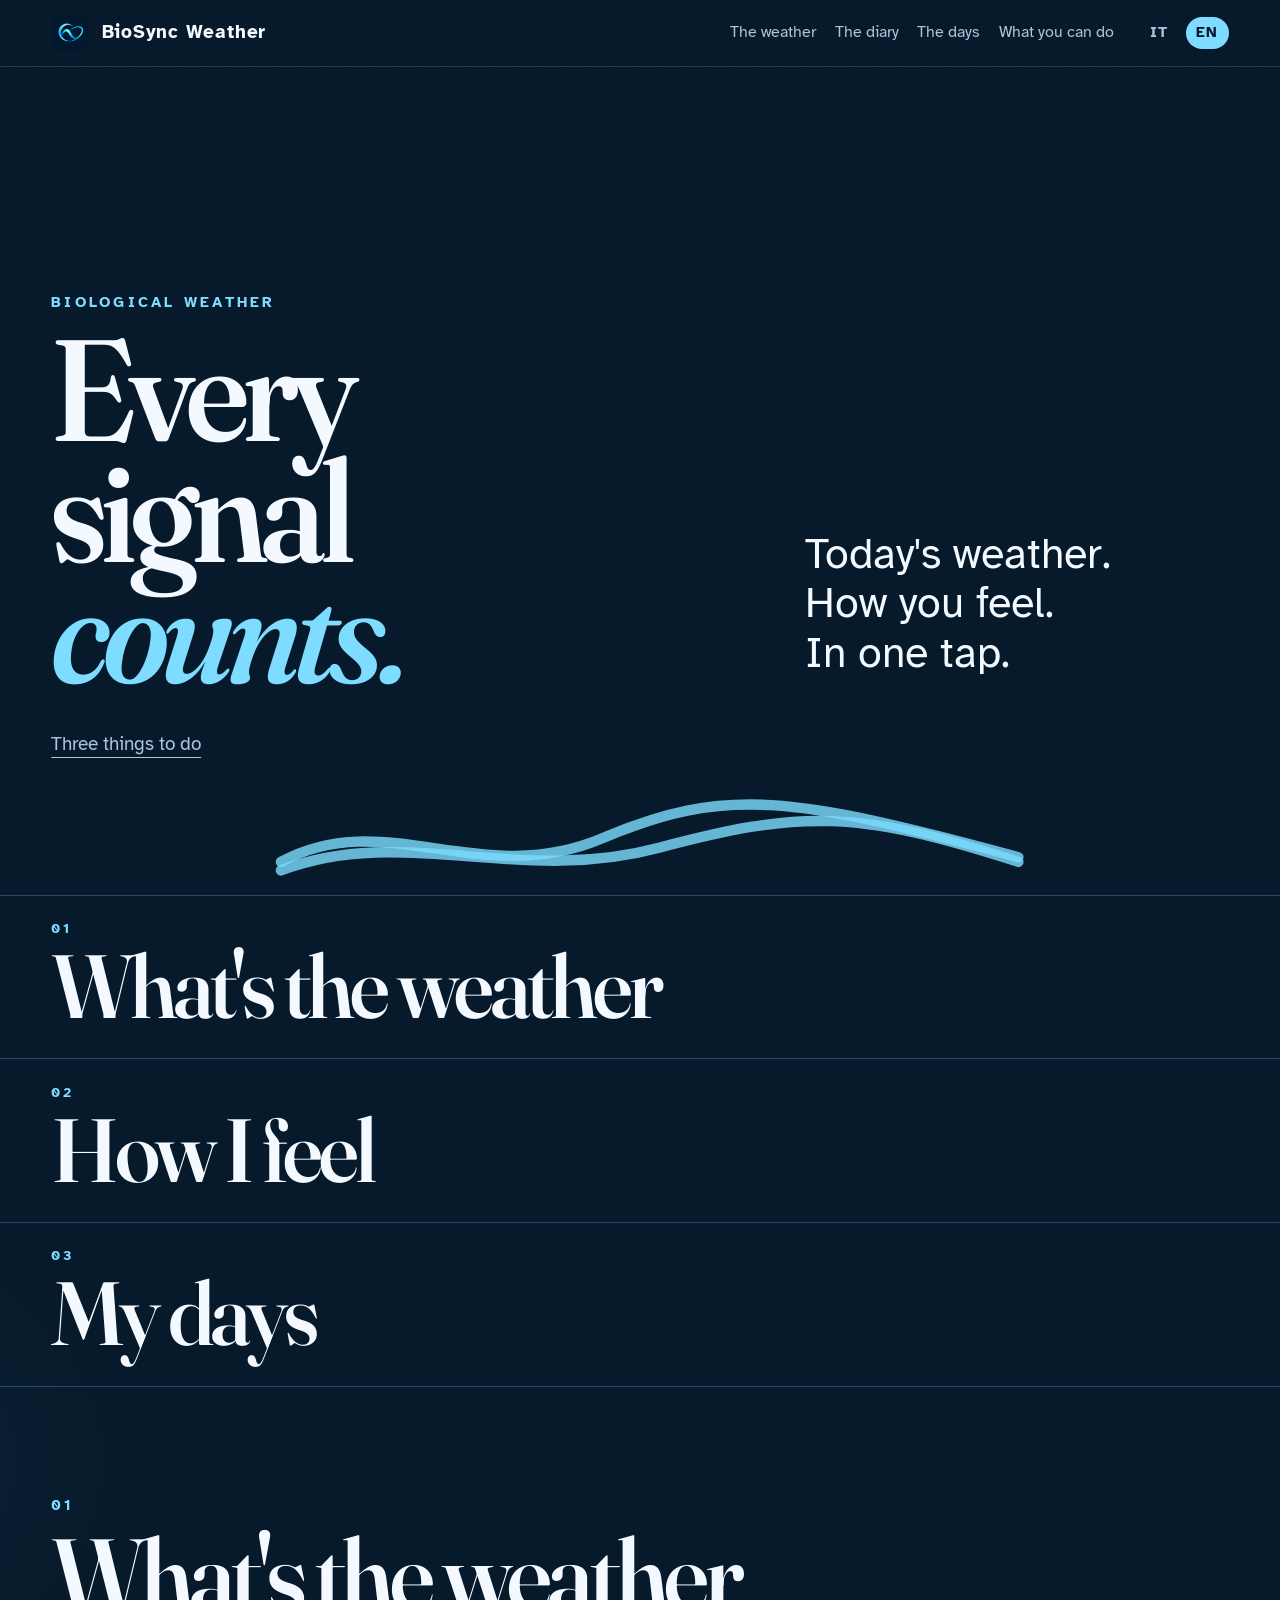
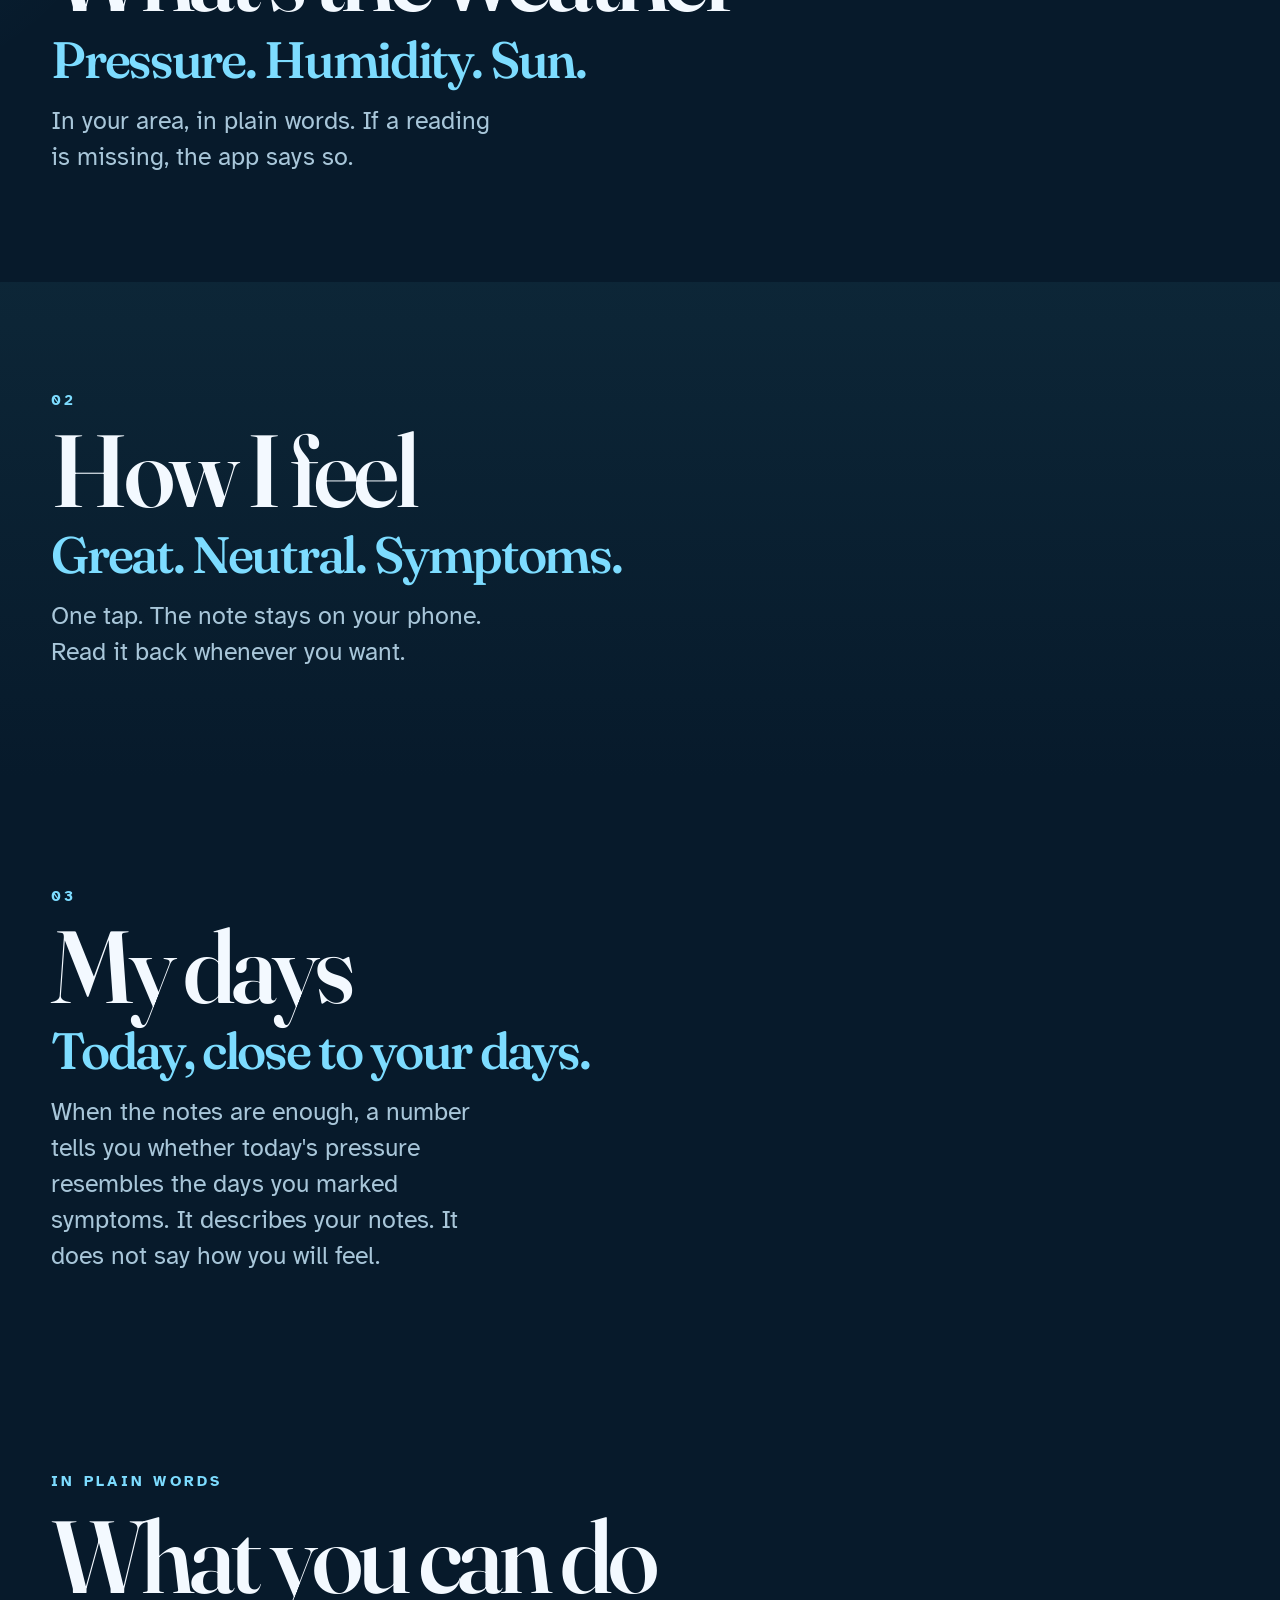
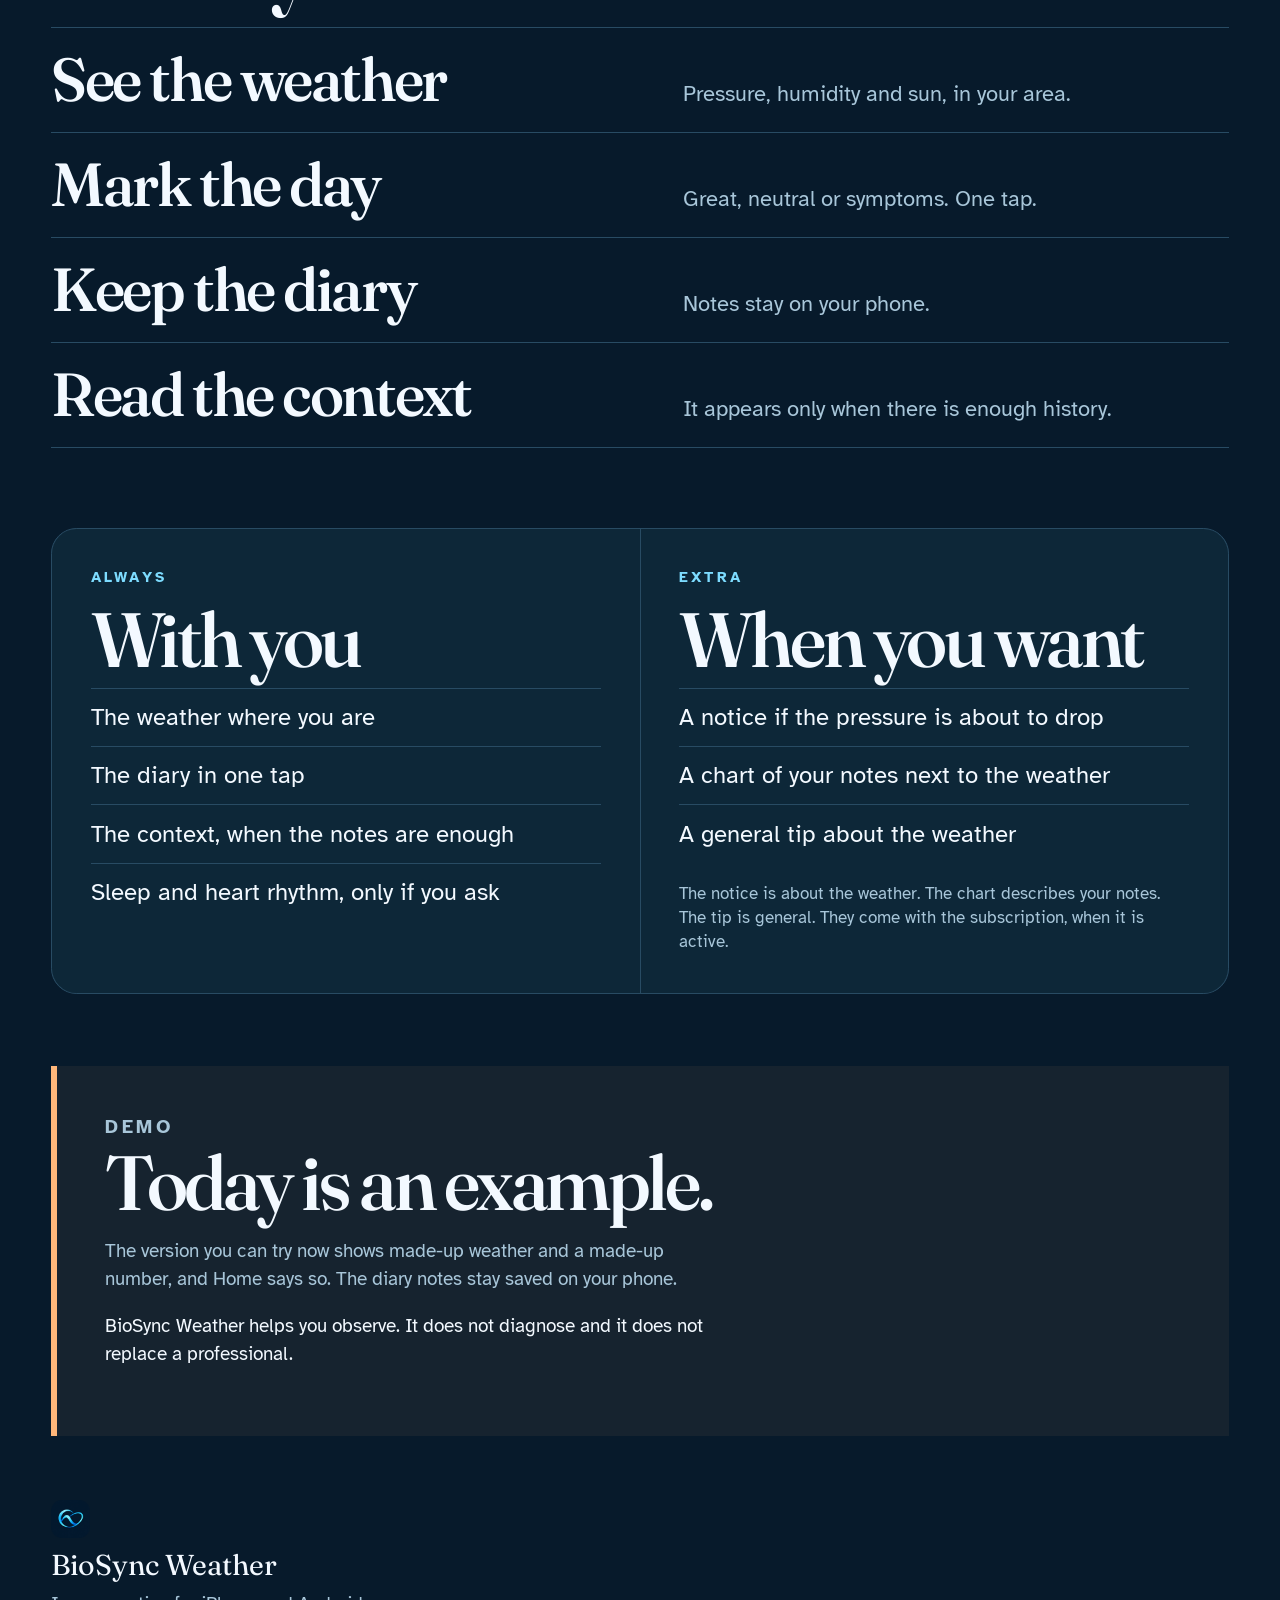
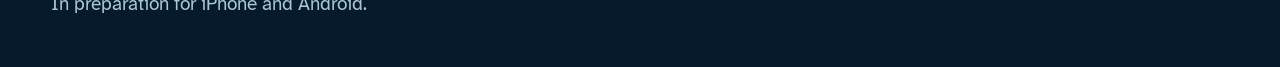
==== en/index.html @ 5625c607 "Add the English page beside the Italian one." ====
<!DOCTYPE html>
<html lang="en">
  <head>
    <meta charset="utf-8" />
    <meta name="viewport" content="width=device-width, initial-scale=1" />
    <meta
      name="description"
      content="BioSync Weather: see the weather where you are and note how you feel, in one tap. Your notes stay on your phone."
    />
    <meta name="theme-color" content="#071A2B" />
    <title>BioSync Weather — Every signal counts</title>
    <link rel="alternate" hreflang="it" href="../" />
    <link rel="alternate" hreflang="en" href="./" />
    <link rel="alternate" hreflang="x-default" href="../" />
    <link rel="icon" href="../mark.png" type="image/png" />
    <link rel="preconnect" href="https://fonts.googleapis.com" />
    <link rel="preconnect" href="https://fonts.gstatic.com" crossorigin />
    <link
      href="https://fonts.googleapis.com/css2?family=Atkinson+Hyperlegible:ital,wght@0,400;0,700;1,400&family=Fraunces:ital,opsz,wght@0,9..144,560;0,9..144,700;1,9..144,560&display=swap"
      rel="stylesheet"
    />
    <link rel="stylesheet" href="../styles.css" />
  </head>
  <body>
    <a class="skip" href="#content">Skip to content</a>

    <header class="bar">
      <a class="brand" href="#start">
        <img src="../mark.png" width="512" height="512" alt="" />
        <span>BioSync Weather</span>
      </a>
      <nav aria-label="On this page">
        <a href="#weather">The weather</a>
        <a href="#diary">The diary</a>
        <a href="#days">The days</a>
        <a href="#do">What you can do</a>
      </nav>
      <div class="lang">
        <a href="../" lang="it" hreflang="it">IT</a>
        <a href="./" lang="en" hreflang="en" aria-current="page">EN</a>
      </div>
    </header>

    <main id="content">
      <section class="hero" id="start">
        <p class="kicker">Biological weather</p>
        <h1>
          <span>Every</span>
          <span>signal</span>
          <span class="accent">counts.</span>
        </h1>
        <p class="lead">
          Today's weather.<br />
          How you feel.<br />
          In one tap.
        </p>
        <a class="down" href="#moves">Three things to do</a>
        <svg class="wave" viewBox="0 0 1440 220" aria-hidden="true">
          <path
            d="M-40 150 C 180 30, 380 210, 640 100 S 1040 10, 1520 140"
            opacity="0.35"
          />
          <path d="M-40 168 C 220 70, 460 200, 760 120 S 1180 40, 1520 150" />
        </svg>
      </section>

      <section class="gesti" id="moves" aria-label="Three moves">
        <a href="#weather">
          <small>01</small>
          What's the weather
        </a>
        <a href="#diary">
          <small>02</small>
          How I feel
        </a>
        <a href="#days">
          <small>03</small>
          My days
        </a>
      </section>

      <section class="chapter" id="weather">
        <p class="num">01</p>
        <div>
          <h2>What's the weather</h2>
          <p class="slogan">Pressure. Humidity. Sun.</p>
          <p class="plain">
            In your area, in plain words. If a reading is missing, the app says
            so.
          </p>
        </div>
      </section>

      <section class="chapter chapter-alt" id="diary">
        <p class="num">02</p>
        <div>
          <h2>How I feel</h2>
          <p class="slogan">Great. Neutral. Symptoms.</p>
          <p class="plain">
            One tap. The note stays on your phone. Read it back whenever you
            want.
          </p>
        </div>
      </section>

      <section class="chapter" id="days">
        <p class="num">03</p>
        <div>
          <h2>My days</h2>
          <p class="slogan">Today, close to your days.</p>
          <p class="plain">
            When the notes are enough, a number tells you whether today's
            pressure resembles the days you marked symptoms. It describes your
            notes. It does not say how you will feel.
          </p>
        </div>
      </section>

      <section class="fare" id="do">
        <p class="kicker">In plain words</p>
        <h2>What you can do</h2>
        <ol>
          <li>
            <strong>See the weather</strong>
            <span>Pressure, humidity and sun, in your area.</span>
          </li>
          <li>
            <strong>Mark the day</strong>
            <span>Great, neutral or symptoms. One tap.</span>
          </li>
          <li>
            <strong>Keep the diary</strong>
            <span>Notes stay on your phone.</span>
          </li>
          <li>
            <strong>Read the context</strong>
            <span>It appears only when there is enough history.</span>
          </li>
        </ol>
      </section>

      <section class="split" aria-label="Included and extra">
        <article>
          <p class="kicker">Always</p>
          <h2>With you</h2>
          <ul>
            <li>The weather where you are</li>
            <li>The diary in one tap</li>
            <li>The context, when the notes are enough</li>
            <li>Sleep and heart rhythm, only if you ask</li>
          </ul>
        </article>
        <article>
          <p class="kicker">Extra</p>
          <h2>When you want</h2>
          <ul>
            <li>A notice if the pressure is about to drop</li>
            <li>A chart of your notes next to the weather</li>
            <li>A general tip about the weather</li>
          </ul>
          <p class="aside">
            The notice is about the weather. The chart describes your notes.
            The tip is general. They come with the subscription, when it is
            active.
          </p>
        </article>
      </section>

      <section class="honest">
        <p class="demo">Demo</p>
        <h2>Today is an example.</h2>
        <p>
          The version you can try now shows made-up weather and a made-up
          number, and Home says so. The diary notes stay saved on your phone.
        </p>
        <p>
          BioSync Weather helps you observe. It does not diagnose and it does
          not replace a professional.
        </p>
      </section>
    </main>

    <footer>
      <img src="../mark.png" width="512" height="512" alt="" />
      <p>BioSync Weather</p>
      <p>In preparation for iPhone and Android.</p>
    </footer>
    <script>
      document.querySelectorAll(".lang a").forEach(function (link) {
        link.addEventListener("click", function (event) {
          if (!location.hash) return;
          event.preventDefault();
          location.href = link.getAttribute("href") + location.hash;
        });
      });
    </script>
  </body>
</html>
---- styles.css ----
:root {
  --navy: #071a2b;
  --surface: #0d2738;
  --surface-high: #14364c;
  --line: #284b63;
  --sky: #7ddcff;
  --cyan: #30b8ec;
  --ink: #f3f9ff;
  --muted: #a8c6d9;
  --warm: #ffb77a;
  --pad: clamp(1.25rem, 4vw, 4.5rem);
  --display: "Fraunces", "Iowan Old Style", Palatino, serif;
  --text: "Atkinson Hyperlegible", "Avenir Next", "Segoe UI", sans-serif;
}

* {
  box-sizing: border-box;
}

html {
  scroll-behavior: smooth;
}

body {
  margin: 0;
  background:
    radial-gradient(900px 520px at 110% -10%, rgba(125, 220, 255, 0.16), transparent 60%),
    radial-gradient(700px 480px at -20% 30%, rgba(48, 184, 236, 0.08), transparent 55%),
    var(--navy);
  color: var(--ink);
  font-family: var(--text);
  font-size: 1.2rem;
  line-height: 1.45;
}

body::before {
  content: "";
  position: fixed;
  inset: 0;
  pointer-events: none;
  opacity: 0.35;
  background-image: radial-gradient(rgba(243, 249, 255, 0.07) 0.6px, transparent 0.65px);
  background-size: 3px 3px;
  mask-image: linear-gradient(to bottom, #000 0%, transparent 92%);
}

.skip {
  position: absolute;
  left: 1rem;
  top: -4rem;
  background: var(--sky);
  color: var(--navy);
  padding: 0.6rem 1rem;
  z-index: 5;
  font-weight: 700;
}

.skip:focus {
  top: 1rem;
}

.bar {
  position: sticky;
  top: 0;
  z-index: 3;
  display: grid;
  grid-template-columns: auto 1fr auto;
  grid-template-areas: "brand nav lang";
  align-items: center;
  gap: 0.65rem 1.5rem;
  padding: 0.85rem var(--pad);
  background: #071a2b;
  border-bottom: 1px solid rgba(40, 75, 99, 0.7);
}

.brand {
  grid-area: brand;
  display: flex;
  align-items: center;
  gap: 0.75rem;
  color: var(--ink);
  text-decoration: none;
  font-weight: 700;
  letter-spacing: 0.04em;
  white-space: nowrap;
}

.brand img,
footer img {
  width: 2.4rem;
  height: 2.4rem;
  border-radius: 0.7rem;
}

nav {
  grid-area: nav;
  display: flex;
  flex-wrap: wrap;
  justify-content: flex-end;
  gap: 0.35rem 1.15rem;
}

.lang {
  grid-area: lang;
  display: flex;
  gap: 0.3rem;
}

.lang a {
  min-width: 2.7rem;
  padding: 0.35rem 0.55rem;
  border-radius: 999px;
  color: var(--muted);
  font-size: 0.92rem;
  font-weight: 700;
  letter-spacing: 0.08em;
  text-align: center;
  text-decoration: none;
}

.lang a[aria-current="page"] {
  background: var(--sky);
  color: var(--navy);
}

.lang a:hover,
.lang a:focus-visible {
  color: var(--sky);
}

.lang a[aria-current="page"]:hover,
.lang a[aria-current="page"]:focus-visible {
  color: var(--navy);
}

nav a {
  color: var(--muted);
  text-decoration: none;
  font-size: 0.98rem;
}

nav a:hover,
nav a:focus-visible {
  color: var(--sky);
}

section {
  scroll-margin-top: 5.2rem;
}

.hero {
  position: relative;
  min-height: calc(100svh - 4.5rem);
  display: flex;
  flex-direction: column;
  justify-content: flex-end;
  padding: 2.5rem var(--pad) 8.5rem;
  overflow: clip;
}

.kicker {
  margin: 0 0 1rem;
  color: var(--sky);
  font-size: 0.92rem;
  font-weight: 700;
  letter-spacing: 0.22em;
  text-transform: uppercase;
}

h1,
h2,
.slogan,
.gesti a {
  font-family: var(--display);
  font-weight: 560;
  letter-spacing: -0.045em;
}

h1 {
  margin: 0;
  font-size: clamp(3.8rem, min(13vw, 16vh), 9.6rem);
  line-height: 0.84;
  font-variation-settings: "opsz" 144, "SOFT" 40, "WONK" 1;
}

h1 span {
  display: block;
}

h1 .accent {
  font-style: italic;
  color: var(--sky);
}

.lead {
  margin: 1.6rem 0 0;
  max-width: 16ch;
  font-size: clamp(1.7rem, 3.4vw, 2.7rem);
  line-height: 1.15;
  color: var(--ink);
}

.down {
  position: relative;
  z-index: 1;
  margin-top: 2.4rem;
  color: var(--muted);
  text-underline-offset: 0.35em;
}

.down:hover,
.down:focus-visible {
  color: var(--sky);
}

.wave {
  position: absolute;
  left: -4%;
  bottom: 0;
  width: 108%;
  height: 6.5rem;
  pointer-events: none;
}

.wave path {
  fill: none;
  stroke: var(--sky);
  stroke-width: 22;
  stroke-linecap: round;
  opacity: 0.8;
}

.gesti {
  display: grid;
  grid-template-columns: 1fr;
  border-top: 1px solid var(--line);
  border-bottom: 1px solid var(--line);
}

.gesti a {
  display: block;
  padding: 1.7rem var(--pad) 1.9rem;
  color: var(--ink);
  text-decoration: none;
  font-size: clamp(2.8rem, 7vw, 6.2rem);
  line-height: 0.95;
  border-bottom: 1px solid var(--line);
  transition: background 0.25s ease, color 0.25s ease;
}

.gesti a:last-child {
  border-bottom: 0;
}

.gesti small {
  display: block;
  margin-bottom: 0.45rem;
  font-family: var(--text);
  font-size: 0.85rem;
  letter-spacing: 0.18em;
  color: var(--sky);
}

.gesti a:hover,
.gesti a:focus-visible {
  background: var(--surface);
  color: var(--sky);
}

.chapter {
  padding: clamp(4.5rem, 12vh, 8rem) var(--pad);
}

.chapter-alt {
  background: linear-gradient(180deg, rgba(13, 39, 56, 0.92), rgba(7, 26, 43, 0));
}

.num {
  margin: 0 0 0.7rem;
  font-size: 0.92rem;
  font-weight: 700;
  letter-spacing: 0.18em;
  color: var(--sky);
}

h2 {
  margin: 0;
  font-size: clamp(3.2rem, 8vw, 7rem);
  line-height: 0.92;
}

.slogan {
  margin: 0.7rem 0 0;
  font-size: clamp(1.8rem, 4vw, 3.3rem);
  line-height: 1.05;
  color: var(--sky);
}

.plain,
.aside,
.honest p,
footer p {
  color: var(--muted);
}

.plain {
  max-width: 28ch;
  margin: 1rem 0 0;
  font-size: clamp(1.25rem, 2vw, 1.55rem);
}

.fare {
  padding: clamp(4rem, 10vh, 7rem) var(--pad) 2rem;
}

.fare h2 {
  margin-bottom: 1.5rem;
}

.fare ol {
  list-style: none;
  margin: 0;
  padding: 0;
}

.fare li {
  display: grid;
  gap: 0.35rem;
  padding: 1.35rem 0;
  border-top: 1px solid var(--line);
}

.fare li:last-child {
  border-bottom: 1px solid var(--line);
}

.fare strong {
  font-family: var(--display);
  font-size: clamp(2.1rem, 5vw, 3.8rem);
  font-weight: 560;
  letter-spacing: -0.04em;
  line-height: 1;
  color: var(--ink);
}

.fare span {
  color: var(--muted);
  font-size: clamp(1.15rem, 2vw, 1.4rem);
}

.split {
  display: grid;
  gap: 1px;
  margin: 3rem var(--pad) 0;
  background: var(--line);
  border: 1px solid var(--line);
  border-radius: 1.6rem;
  overflow: hidden;
}

.split article {
  background: var(--surface);
  padding: clamp(1.6rem, 3vw, 2.6rem);
}

.split h2 {
  font-size: clamp(3rem, 6vw, 5rem);
  margin-bottom: 0.8rem;
}

.split ul {
  margin: 0;
  padding: 0;
  list-style: none;
}

.split li {
  padding: 0.7rem 0;
  border-top: 1px solid var(--line);
  font-size: clamp(1.2rem, 2vw, 1.5rem);
}

.aside {
  margin: 1.2rem 0 0;
  font-size: 1.05rem;
}

.honest {
  margin: clamp(3rem, 8vh, 6rem) var(--pad) 0;
  padding: clamp(1.8rem, 4vw, 3rem);
  border-left: 6px solid var(--warm);
  background: rgba(255, 183, 122, 0.06);
}

.demo {
  margin: 0;
  color: var(--warm);
  font-weight: 700;
  letter-spacing: 0.18em;
  text-transform: uppercase;
  font-size: 0.9rem;
}

.honest h2 {
  margin-top: 0.4rem;
  font-size: clamp(2.8rem, 6vw, 5.2rem);
}

.honest p {
  max-width: 38rem;
  font-size: 1.2rem;
}

.honest p:last-child {
  color: var(--ink);
}

footer {
  display: grid;
  justify-items: start;
  gap: 0.35rem;
  padding: 4rem var(--pad) 3rem;
}

footer p {
  margin: 0;
}

footer p:first-of-type {
  color: var(--ink);
  font-family: var(--display);
  font-size: 1.8rem;
}

a:focus-visible {
  outline: 2px solid var(--sky);
  outline-offset: 3px;
}

@media (max-width: 720px) {
  .bar {
    grid-template-columns: 1fr auto;
    grid-template-areas:
      "brand lang"
      "nav nav";
  }

  nav {
    justify-content: flex-start;
  }
}

@media (min-width: 800px) {
  .split {
    grid-template-columns: 1fr 1fr;
  }

  .fare li {
    grid-template-columns: minmax(14rem, 1.1fr) 1fr;
    align-items: baseline;
    gap: 2rem;
  }
}

@media (min-width: 960px) {
  .hero {
    display: grid;
    grid-template-columns: minmax(0, 1.2fr) minmax(16rem, 0.72fr);
    column-gap: 3rem;
    align-content: end;
    align-items: end;
  }

  .kicker,
  h1,
  .down {
    grid-column: 1;
  }

  .lead {
    grid-column: 2;
    grid-row: 2;
    align-self: end;
    margin: 0 0 0.85rem;
  }
}

@media (prefers-reduced-motion: reduce) {
  html {
    scroll-behavior: auto;
  }
}
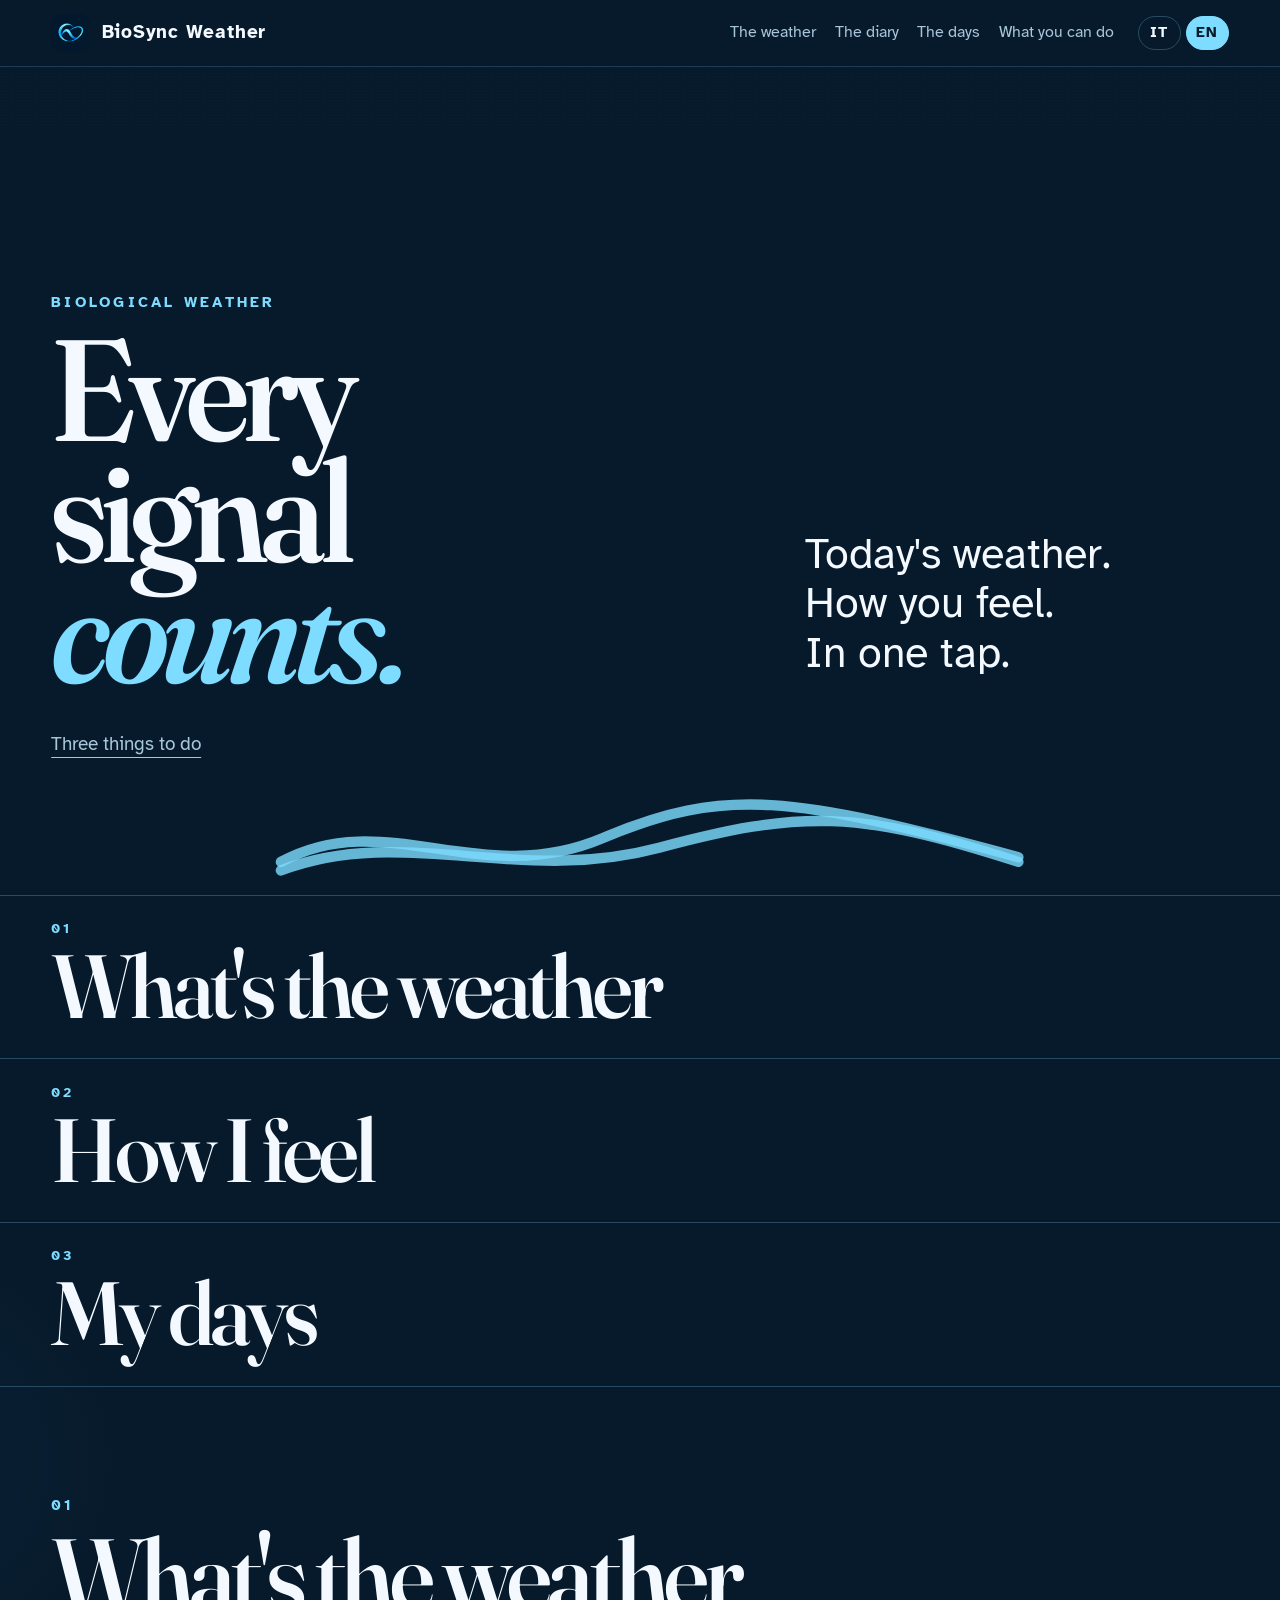
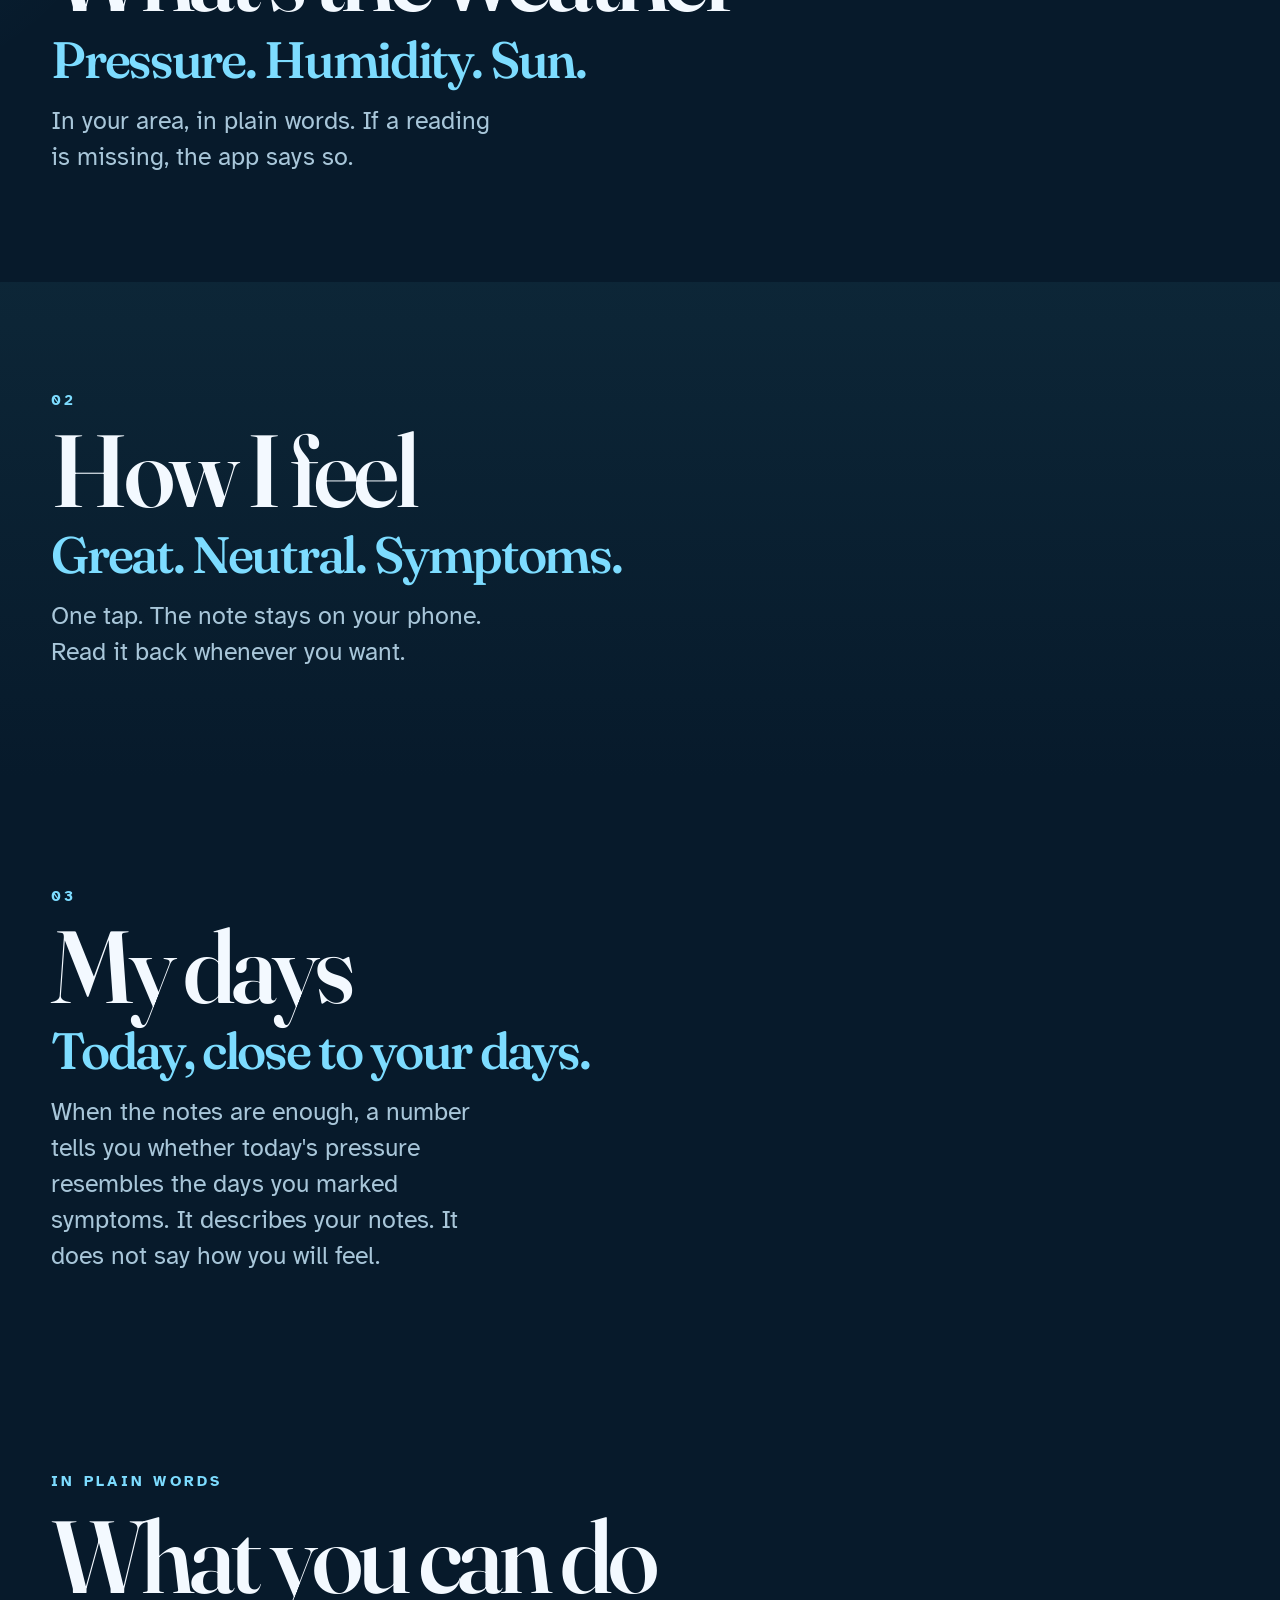
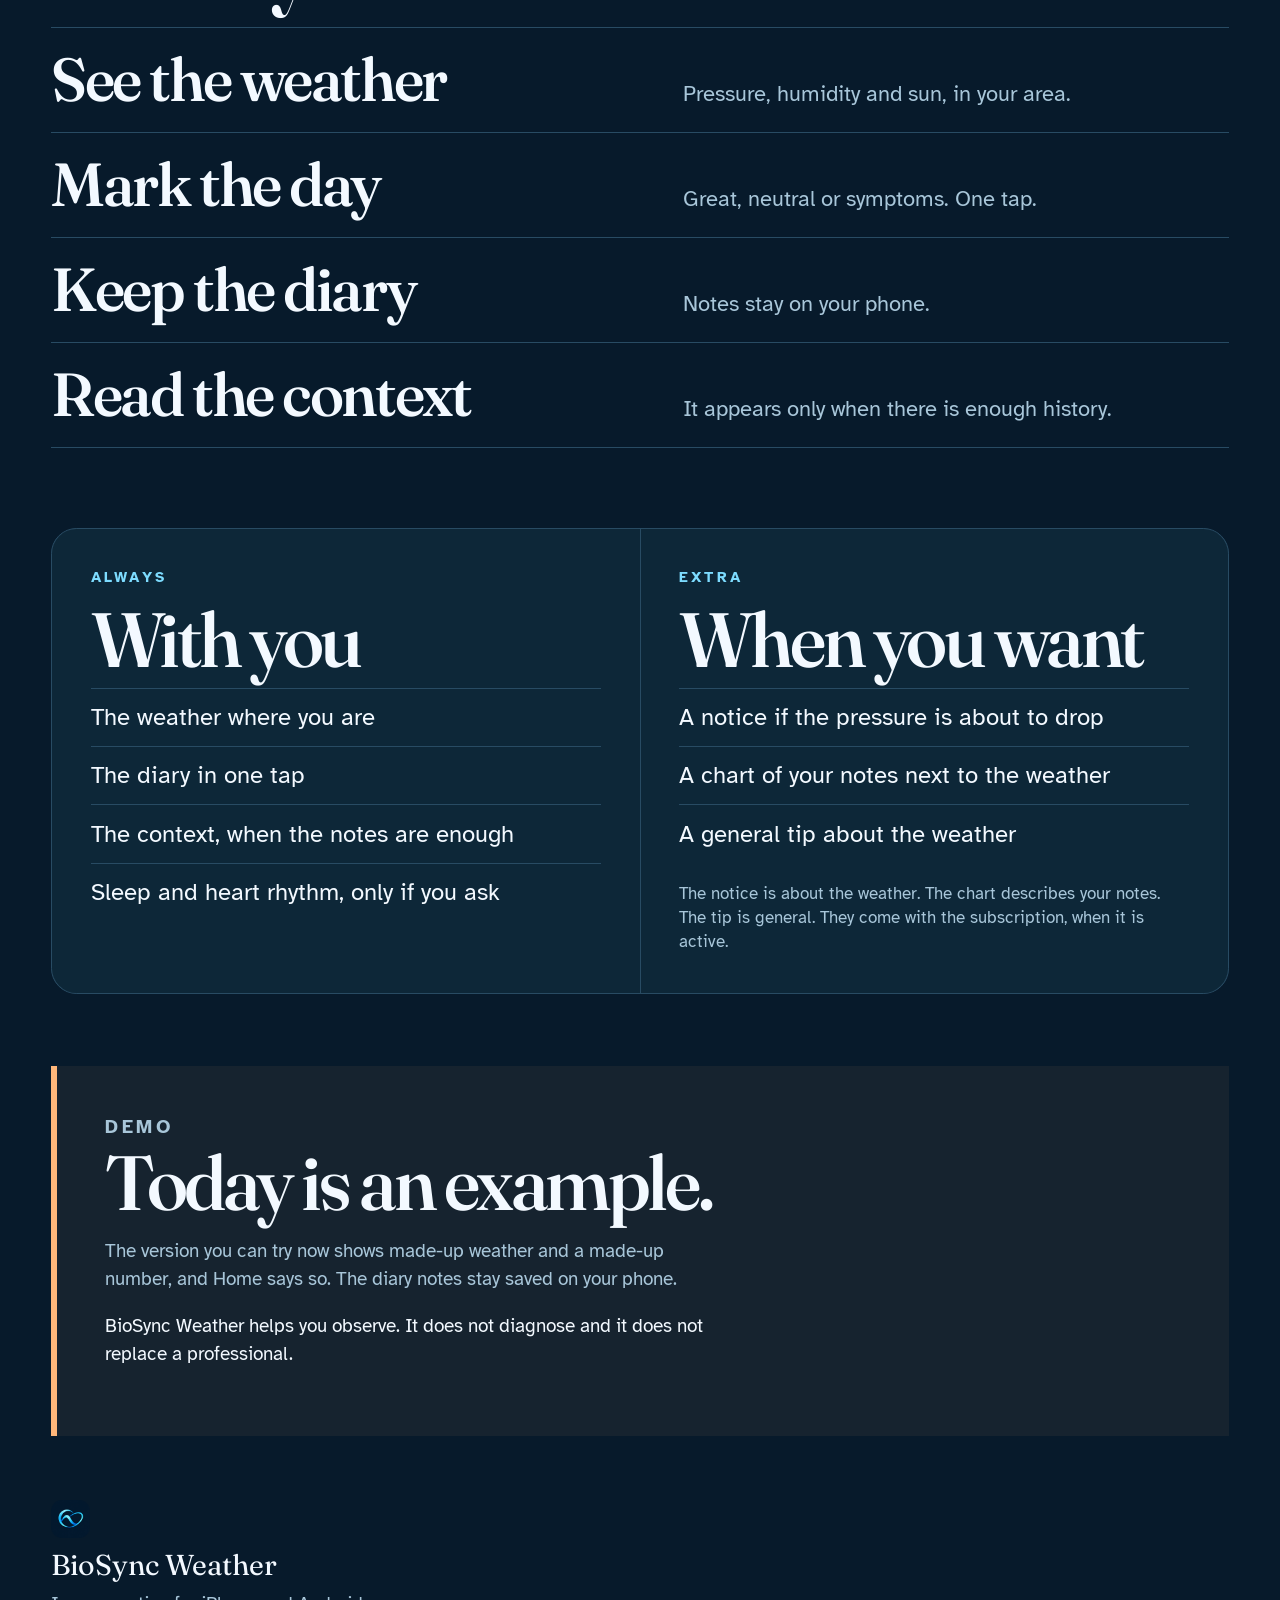
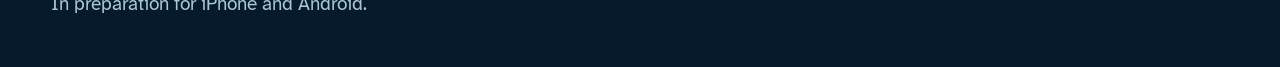
==== commit e889296a: "Style the language switch so it no longer looks like a plain link." ====
--- a/en/index.html
+++ b/en/index.html
@@ -19,7 +19,7 @@
       href="https://fonts.googleapis.com/css2?family=Atkinson+Hyperlegible:ital,wght@0,400;0,700;1,400&family=Fraunces:ital,opsz,wght@0,9..144,560;0,9..144,700;1,9..144,560&display=swap"
       rel="stylesheet"
     />
-    <link rel="stylesheet" href="../styles.css" />
+    <link rel="stylesheet" href="../styles.css?v=3" />
   </head>
   <body>
     <a class="skip" href="#content">Skip to content</a>
--- a/styles.css
+++ b/styles.css
@@ -62,7 +62,7 @@
 .bar {
   position: sticky;
   top: 0;
-  z-index: 3;
+  z-index: 20;
   display: grid;
   grid-template-columns: auto 1fr auto;
   grid-template-areas: "brand nav lang";
@@ -73,12 +73,16 @@
   border-bottom: 1px solid rgba(40, 75, 99, 0.7);
 }
 
+.brand:link,
+.brand:visited {
+  color: var(--ink);
+}
+
 .brand {
   grid-area: brand;
   display: flex;
   align-items: center;
   gap: 0.75rem;
-  color: var(--ink);
   text-decoration: none;
   font-weight: 700;
   letter-spacing: 0.04em;
@@ -106,11 +110,14 @@
   gap: 0.3rem;
 }
 
-.lang a {
+.lang a:link,
+.lang a:visited {
   min-width: 2.7rem;
   padding: 0.35rem 0.55rem;
+  border: 1px solid var(--line);
   border-radius: 999px;
-  color: var(--muted);
+  background: transparent;
+  color: var(--ink);
   font-size: 0.92rem;
   font-weight: 700;
   letter-spacing: 0.08em;
@@ -118,22 +125,28 @@
   text-decoration: none;
 }
 
-.lang a[aria-current="page"] {
+.lang a[aria-current="page"]:link,
+.lang a[aria-current="page"]:visited {
+  border-color: var(--sky);
   background: var(--sky);
   color: var(--navy);
 }
 
 .lang a:hover,
 .lang a:focus-visible {
+  border-color: var(--sky);
   color: var(--sky);
 }
 
 .lang a[aria-current="page"]:hover,
 .lang a[aria-current="page"]:focus-visible {
+  border-color: var(--sky);
+  background: var(--sky);
   color: var(--navy);
 }
 
-nav a {
+nav a:link,
+nav a:visited {
   color: var(--muted);
   text-decoration: none;
   font-size: 0.98rem;
@@ -200,12 +213,17 @@
   color: var(--ink);
 }
 
+.down:link,
+.down:visited {
+  color: var(--muted);
+  text-decoration: underline;
+  text-underline-offset: 0.35em;
+}
+
 .down {
   position: relative;
   z-index: 1;
   margin-top: 2.4rem;
-  color: var(--muted);
-  text-underline-offset: 0.35em;
 }
 
 .down:hover,
@@ -237,11 +255,15 @@
   border-bottom: 1px solid var(--line);
 }
 
+.gesti a:link,
+.gesti a:visited {
+  color: var(--ink);
+  text-decoration: none;
+}
+
 .gesti a {
   display: block;
   padding: 1.7rem var(--pad) 1.9rem;
-  color: var(--ink);
-  text-decoration: none;
   font-size: clamp(2.8rem, 7vw, 6.2rem);
   line-height: 0.95;
   border-bottom: 1px solid var(--line);
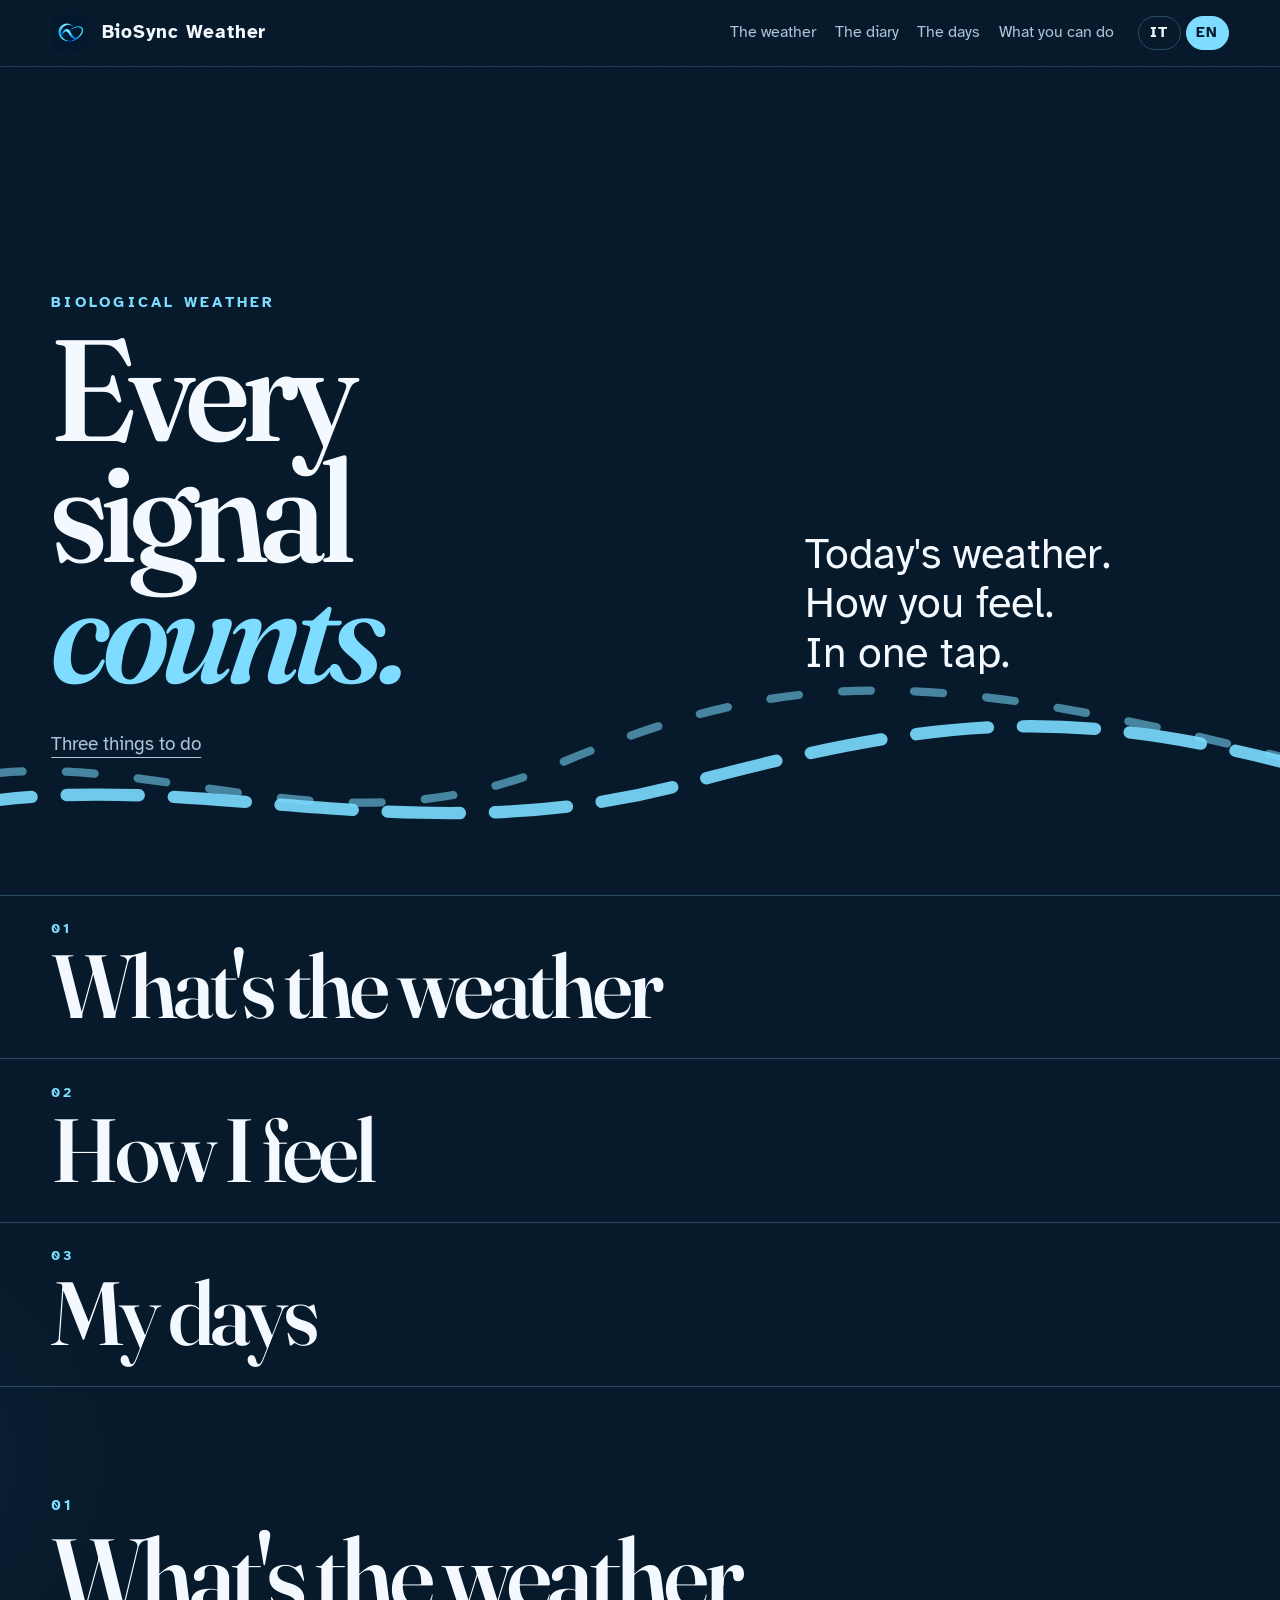
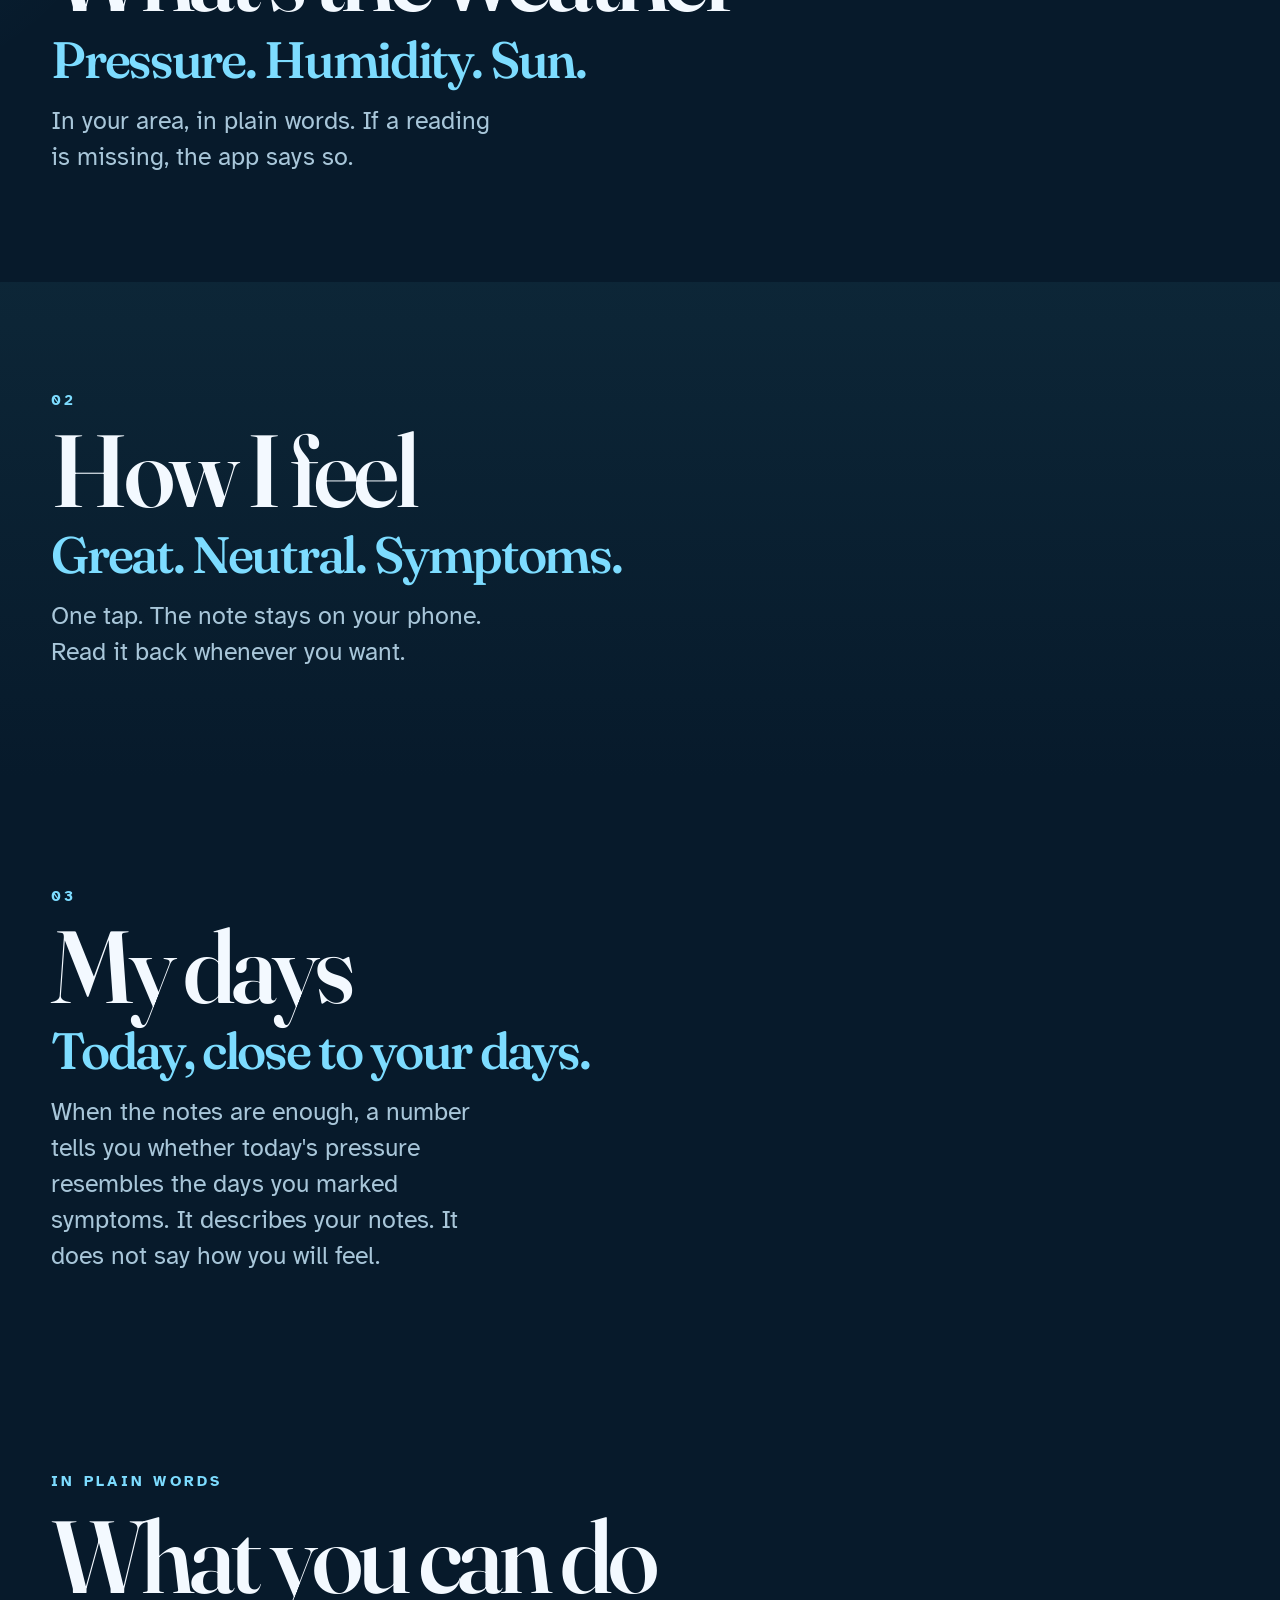
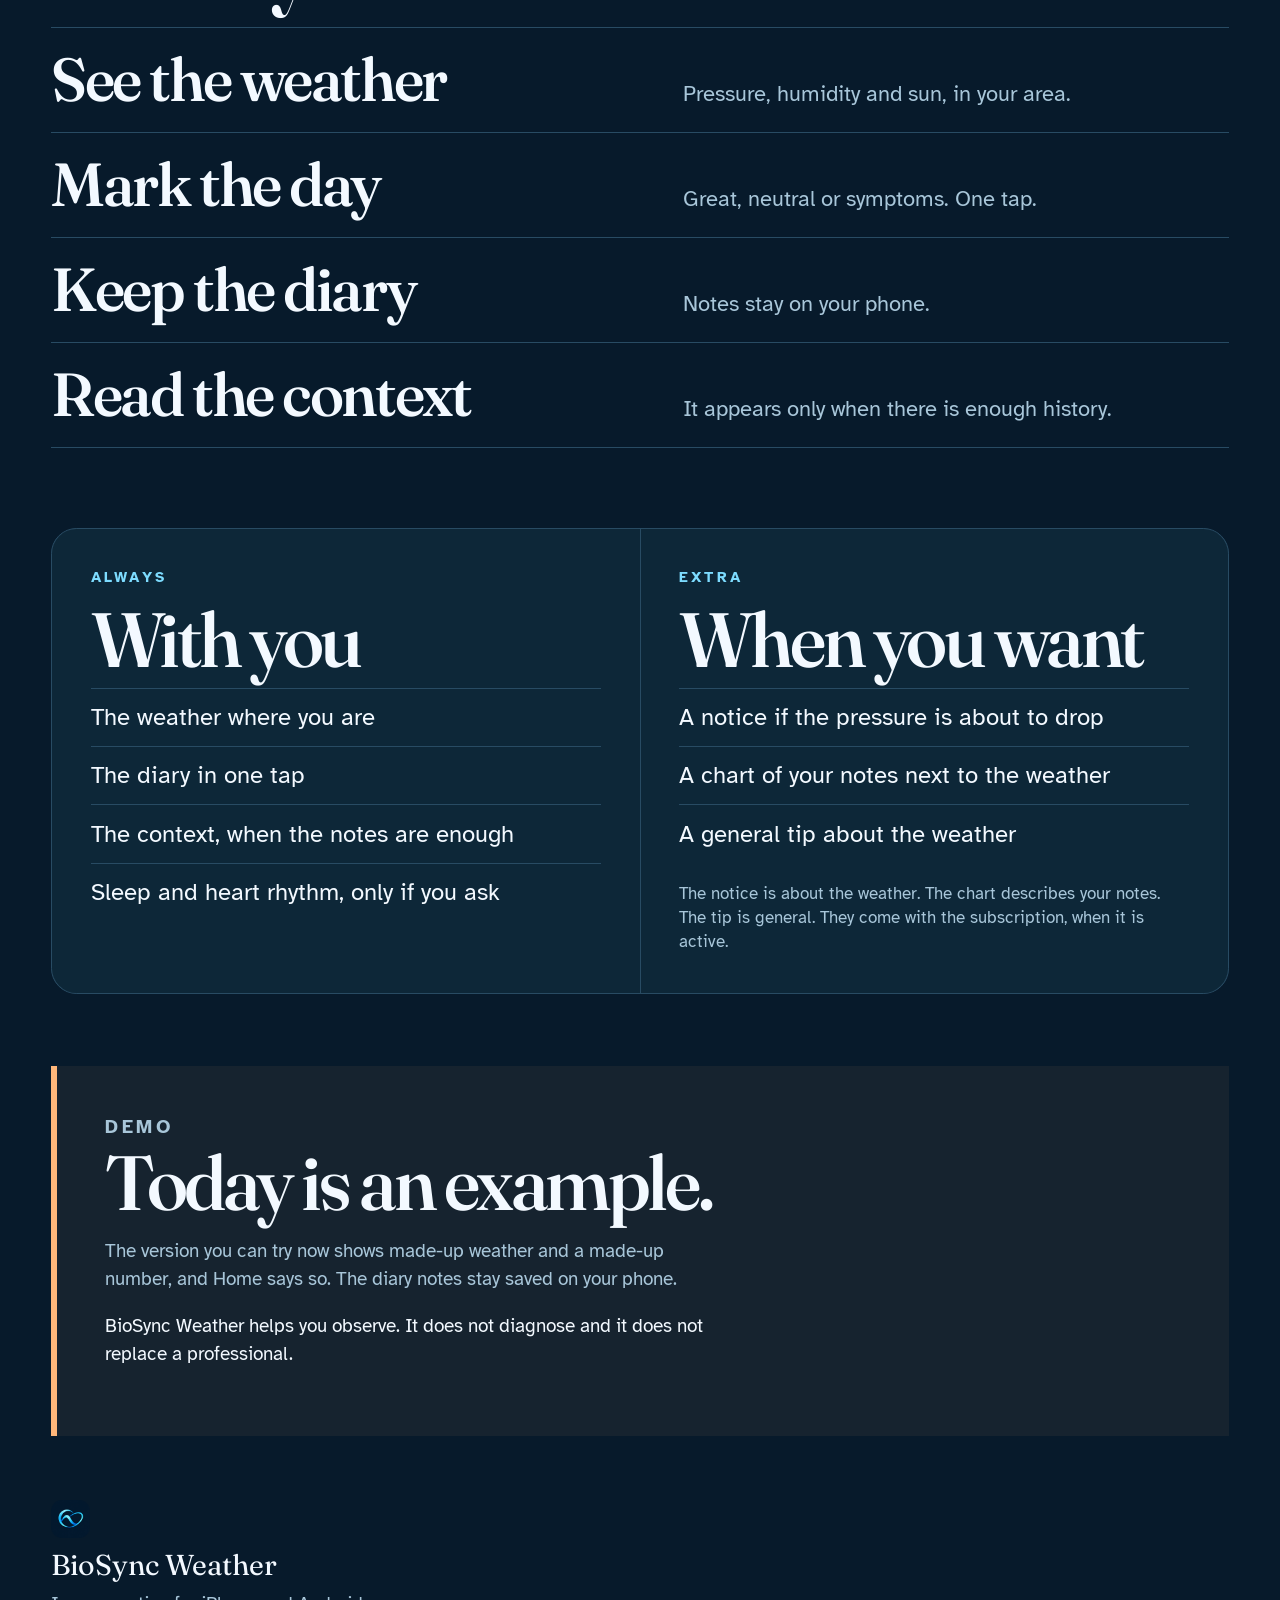
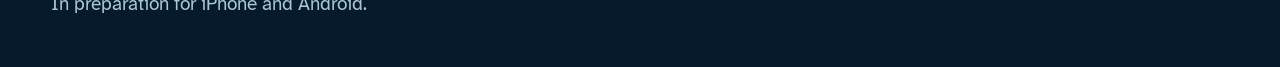
==== commit d0e70975: "Bring back the moving cyan stripes." ====
--- a/en/index.html
+++ b/en/index.html
@@ -19,7 +19,7 @@
       href="https://fonts.googleapis.com/css2?family=Atkinson+Hyperlegible:ital,wght@0,400;0,700;1,400&family=Fraunces:ital,opsz,wght@0,9..144,560;0,9..144,700;1,9..144,560&display=swap"
       rel="stylesheet"
     />
-    <link rel="stylesheet" href="../styles.css?v=3" />
+    <link rel="stylesheet" href="../styles.css?v=4" />
   </head>
   <body>
     <a class="skip" href="#content">Skip to content</a>
--- a/styles.css
+++ b/styles.css
@@ -233,19 +233,29 @@
 
 .wave {
   position: absolute;
-  left: -4%;
-  bottom: 0;
-  width: 108%;
-  height: 6.5rem;
+  left: -8%;
+  bottom: 0.4rem;
+  width: 116%;
+  height: auto;
   pointer-events: none;
 }
 
 .wave path {
   fill: none;
   stroke: var(--sky);
-  stroke-width: 22;
+  stroke-width: 12;
   stroke-linecap: round;
-  opacity: 0.8;
+  stroke-dasharray: 70 34;
+  opacity: 0.9;
+  animation: drift 14s linear infinite;
+}
+
+.wave path:first-child {
+  stroke-width: 8;
+  stroke-dasharray: 28 42;
+  opacity: 0.55;
+  animation-duration: 22s;
+  animation-direction: reverse;
 }
 
 .gesti {
@@ -507,8 +517,18 @@
   }
 }
 
+@keyframes drift {
+  to {
+    stroke-dashoffset: -1040;
+  }
+}
+
 @media (prefers-reduced-motion: reduce) {
   html {
     scroll-behavior: auto;
   }
-}
+
+  .wave path {
+    animation: none;
+  }
+}
